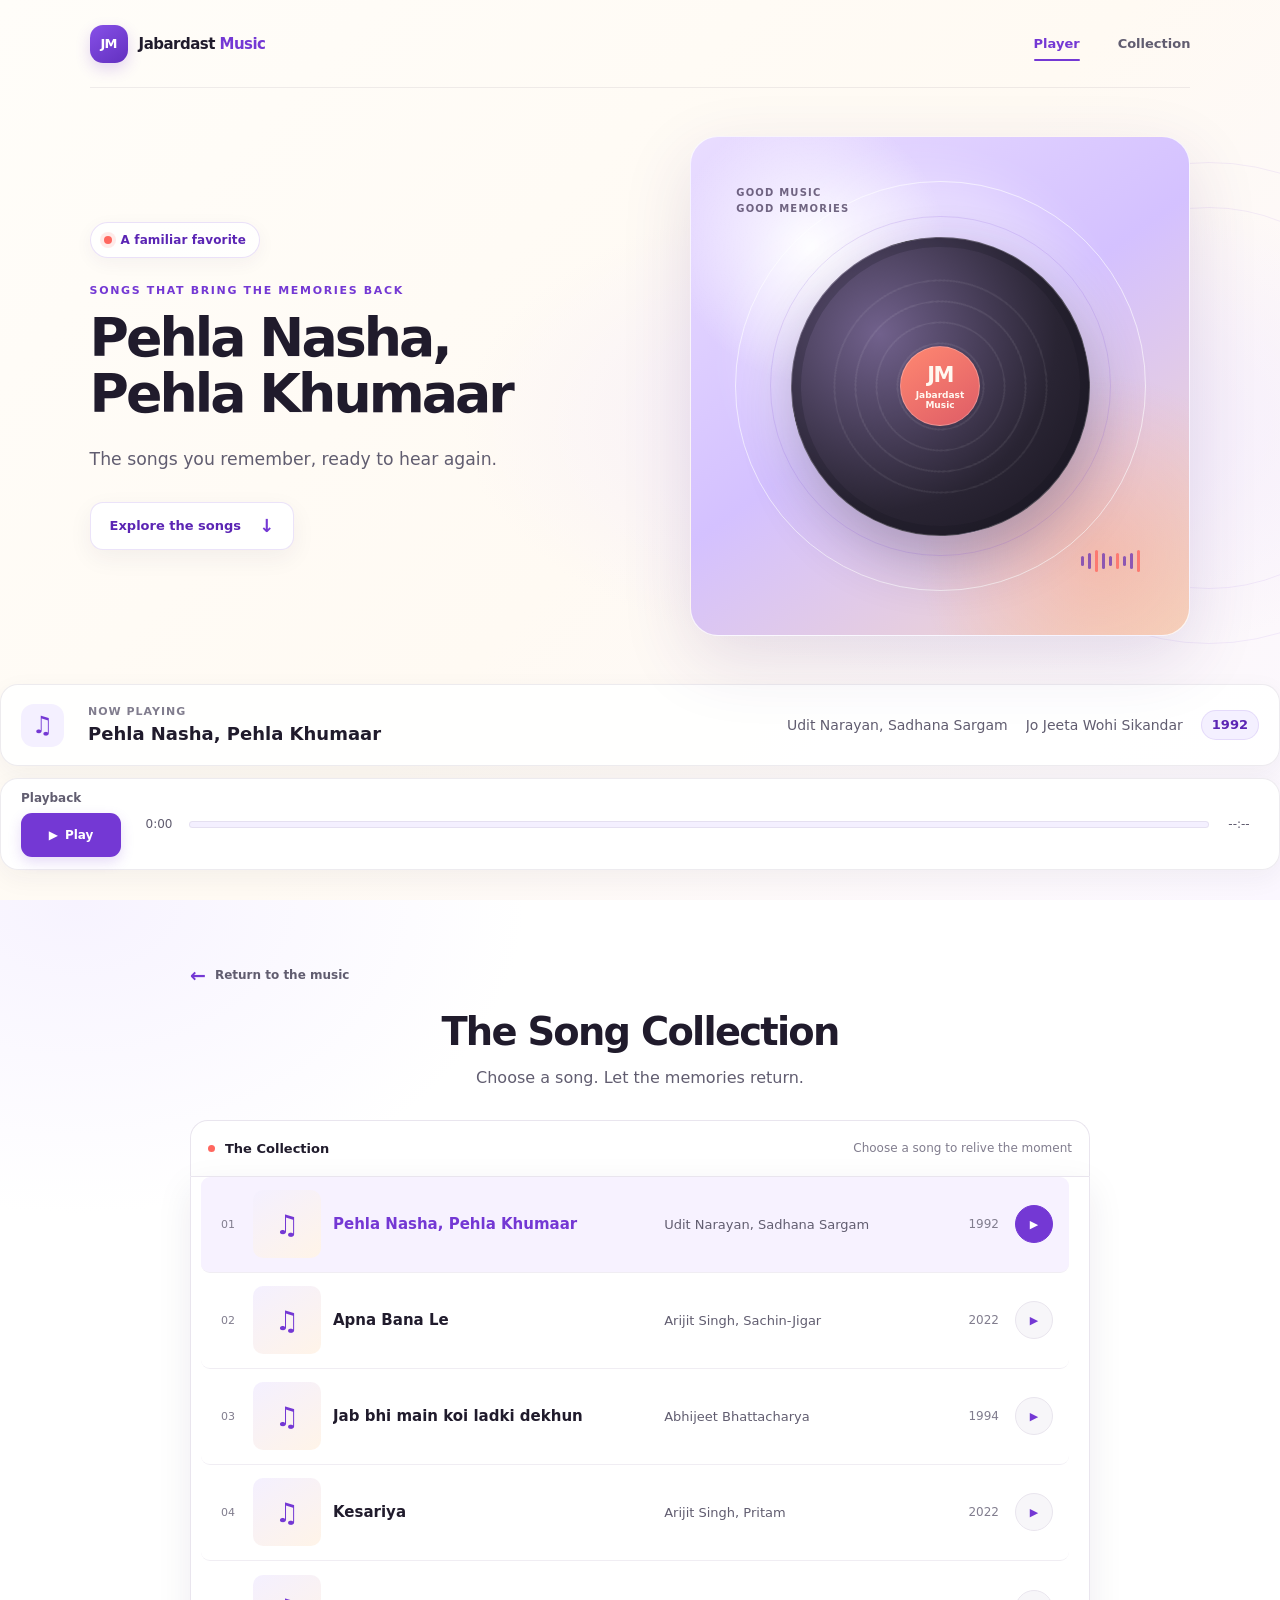
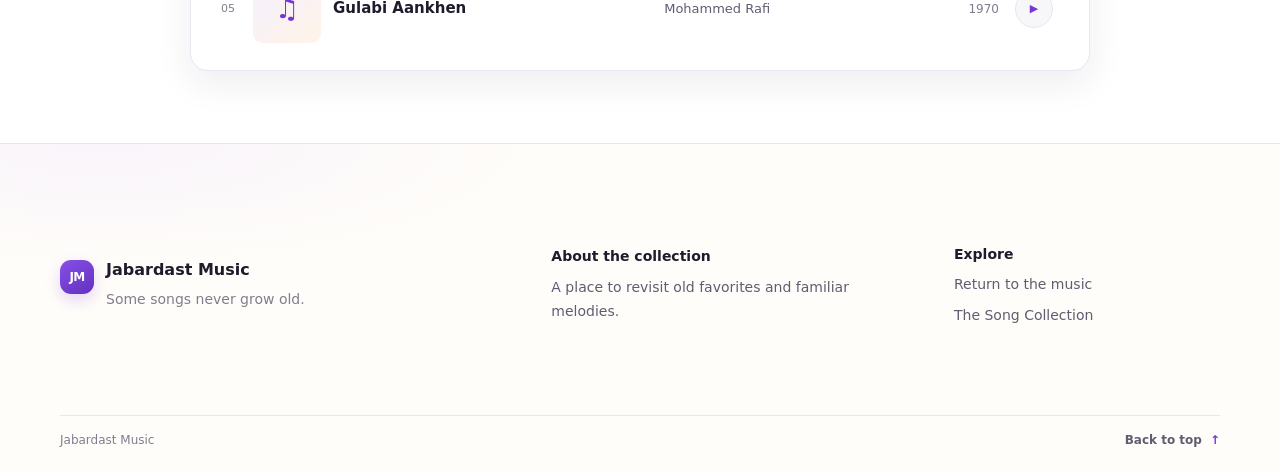
==== index.html @ b63495f3 "Deploying to gh-pages from @ java2786/jubradast-audio-player-multi-stack@f539d06c6350fb0ac1af74f98dc" ====
<!DOCTYPE html>
<html lang="en">

<head>
    <meta charset="UTF-8">
    <meta name="viewport" content="width=device-width, initial-scale=1.0">
    <title>JM | Jabardast Music</title>
    <!-- <link rel="preconnect" href="https://www.youtube.com">
   <link rel="preconnect" href="https://s.ytimg.com"> -->
    <link rel="stylesheet" href="style.css" />

</head>

<body>
    <section class="hero-section player-card" id="player" aria-labelledby="now-playing">
        <header class="site-header">
            <a class="brand" href="#player" aria-label="Jabardast Music home">
                <span class="brand-mark" aria-hidden="true">JM</span>
                <span>Jabardast <strong>Music</strong></span>
            </a>
            <nav aria-label="Main navigation">
                <a class="nav-link nav-link-active" href="#player">Player</a>
                <a class="nav-link" href="#playlist">Collection</a>
            </nav>
        </header>

        <main class="hero-main">
            <div class="hero-copy">
                <div class="player-header">
                    <span class="live-dot" aria-hidden="true"></span>
                    <span id="station-label">A familiar favorite</span>
                </div>

                <p class="hero-kicker">Songs that bring the memories back</p>
                <h1 id="now-playing"><strong id="current-song">Back to the songs we love</strong></h1>
                <p class="hero-description">The songs you remember, ready to hear again.</p>
                <a class="hero-link" href="#playlist">
                    Explore the songs <span aria-hidden="true">↓</span>
                </a>
            </div>

            <div class="visual-canvas" aria-hidden="true">
                <div class="visual-glow"></div>
                <div class="vinyl-record">
                    <div class="vinyl-label"><span>JM</span><span>Jabardast Music</span></div>
                </div>
                <div class="visual-caption">
                    <span>GOOD MUSIC</span>
                    <span>GOOD MEMORIES</span>
                </div>
                <div class="sound-bars">
                    <i></i><i></i><i></i><i></i><i></i><i></i><i></i><i></i><i></i>
                </div>
                <iframe id="main-player" width="336" height="189"
                    src="https://www.youtube.com/embed/SBfPs-PMGTA?enablejsapi=1"
                    title="YouTube music player"
                    frameborder="0"
                    allow="accelerometer; autoplay; clipboard-write; encrypted-media; gyroscope; picture-in-picture; web-share"
                    referrerpolicy="strict-origin-when-cross-origin"
                    allowfullscreen></iframe>
            </div>
        </main>

        <div class="hero-bottom">
            <div class="track-strip">
                <span class="track-strip-mark" aria-hidden="true">♫</span>
                <div>
                    <span class="track-strip-label">Now playing</span>
                    <span id="track-strip-title" class="track-strip-station">Track details unavailable</span>
                </div>
                <div id="track-strip-metadata" class="track-strip-note" aria-label="Track metadata">
                    <span id="track-strip-artist" class="track-metadata-artist">Artist unavailable</span>
                    <span id="track-strip-album" class="track-metadata-album">Album unavailable</span>
                    <span id="track-strip-year" class="track-metadata-year">Year unavailable</span>
                </div>
            </div>

            <div class="controls-group" aria-label="Playback controls">
                <span class="controls-caption">Playback</span>
                <div class="controls-buttons">
                    <button id="playback-toggle" class="control-button control-play" type="button"
                        aria-label="Play" onclick="togglePlayback()">
                        <span id="playback-icon" aria-hidden="true">&#9654;</span>
                        <span id="playback-label">Play</span>
                    </button>
                    <!-- <button id="change-song" class="control-button control-change" type="button"
                        aria-label="Change song" onclick="changeSong()">
                        <span id="change-song-icon" aria-hidden="true">&#9197;</span>
                        <span id="change-song-label">Change Song</span>
                    </button> -->
                </div>
                <div class="playback-timeline">
                    <span id="playback-current-time" class="playback-time">0:00</span>
                    <div id="playback-progress" class="playback-progress" role="progressbar"
                        aria-label="Playback progress" aria-valuemin="0" aria-valuemax="100" aria-valuenow="0"
                        aria-valuetext="Playback time 0:00; duration unavailable">
                        <span id="playback-progress-fill" class="playback-progress-fill"></span>
                    </div>
                    <span id="playback-duration" class="playback-time">--:--</span>
                </div>
            </div>
        </div>
    </section>

    <section class="playlist-section" id="playlist" aria-labelledby="playlist-heading">
        <div class="playlist-inner">
            <a class="back-link" href="#player"><span aria-hidden="true">←</span> Return to the music</a>
            <div class="playlist-heading">
                <h2 id="playlist-heading">The Song Collection</h2>
                <p>Choose a song. Let the memories return.</p>
            </div>

            <div class="playlist-toolbar">
                <div>
                    <span class="playlist-station-dot" aria-hidden="true"></span>
                    <span class="playlist-station">The Collection</span>
                </div>
                <span class="playlist-hint">Choose a song to relive the moment</span>
            </div>
            <div class="playlist-frame">
                <ul id="songs-list" aria-label="Songs"></ul>
            </div>
        </div>
    </section>

    <footer class="site-footer">
        <div class="footer-inner">
            <div class="footer-brand">
                <span class="brand-mark" aria-hidden="true">JM</span>
                <div>
                    <strong>Jabardast Music</strong>
                    <p>Some songs never grow old.</p>
                </div>
            </div>
            <div class="footer-about">
                <h2>About the collection</h2>
                <p>A place to revisit old favorites and familiar melodies.</p>
            </div>
            <nav class="footer-navigation" aria-label="Footer navigation">
                <h2>Explore</h2>
                <a href="#player">Return to the music</a>
                <a href="#playlist">The Song Collection</a>
            </nav>
            <div class="footer-bottom">
                <span>Jabardast Music</span>
                <a class="footer-top-link" href="#player">Back to top <span aria-hidden="true">↑</span></a>
            </div>
        </div>
    </footer>

    <script src="songs.js"></script>
    <script src="script.js"></script>
</body>

</html>
---- style.css ----
:root {
    color-scheme: light;
    --color-background: #fffdf9;
    --color-surface: #ffffff;
    --color-surface-soft: #f4f0ff;
    --color-surface-warm: #fff4e8;
    --color-text: #201b2c;
    --color-text-secondary: #615d70;
    --color-text-muted: #817d8e;
    --color-primary: #7438d4;
    --color-primary-dark: #5b25b4;
    --color-coral: #ff675f;
    --color-orange: #ffad54;
    --color-blue: #5a82e8;
    --color-teal: #42b7a3;
    --color-border: #e9e5ee;
    --shadow-soft: 0 12px 36px rgba(38, 25, 62, 0.08);
    --shadow-card: 0 24px 70px rgba(75, 42, 125, 0.14);
    --radius-small: 10px;
    --radius-medium: 18px;
    --radius-large: 28px;
    --page-width: 1160px;
    font-family: Inter, ui-sans-serif, system-ui, -apple-system, BlinkMacSystemFont, "Segoe UI", sans-serif;
    font-synthesis: none;
    text-rendering: optimizeLegibility;
    -webkit-font-smoothing: antialiased;
    -moz-osx-font-smoothing: grayscale;
}

* {
    box-sizing: border-box;
}

html {
    min-width: 320px;
    scroll-behavior: smooth;
    scroll-padding-top: 20px;
}

body {
    min-width: 320px;
    margin: 0;
    color: var(--color-text);
    background:
        radial-gradient(ellipse at 86% 5%, rgba(255, 220, 191, 0.26), transparent 28rem),
        var(--color-background);
}

button,
a {
    font: inherit;
}

a {
    color: inherit;
}

a:focus-visible,
button:focus-visible {
    outline: 3px solid rgba(116, 56, 212, 0.42);
    outline-offset: 4px;
}

.hero-section {
    --hero-inline-padding: clamp(24px, 7vw, 104px);
    position: relative;
    isolation: isolate;
    display: flex;
    min-height: 100vh;
    min-height: 100svh;
    flex-direction: column;
    overflow: visible;
    overflow-x: clip;
    padding: 0 var(--hero-inline-padding) 30px;
    background:
        radial-gradient(ellipse at 76% 47%, rgba(237, 226, 255, 0.72), transparent 32rem),
        linear-gradient(135deg, #fffdf9 0%, #fffaf3 52%, #fbf7ff 100%);
}

.hero-section::before,
.hero-section::after {
    position: absolute;
    z-index: -1;
    border: 1px solid rgba(116, 56, 212, 0.08);
    border-radius: 50%;
    content: "";
    pointer-events: none;
}

.hero-section::before {
    top: 18%;
    right: -170px;
    width: 480px;
    height: 480px;
}

.hero-section::after {
    top: 23%;
    right: -120px;
    width: 380px;
    height: 380px;
}

.site-header {
    display: flex;
    width: min(100%, var(--page-width));
    min-height: 88px;
    align-items: center;
    justify-content: space-between;
    margin: 0 auto;
    border-bottom: 1px solid rgba(50, 38, 68, 0.08);
}

.brand,
.footer-brand {
    display: inline-flex;
    align-items: center;
    gap: 11px;
    text-decoration: none;
}

.brand {
    font-size: 15px;
    font-weight: 650;
    letter-spacing: -0.035em;
}

.brand strong {
    color: var(--color-primary);
}

.brand-mark {
    display: inline-grid;
    width: 38px;
    height: 38px;
    flex: 0 0 auto;
    place-items: center;
    border-radius: 13px;
    color: #fff;
    background: linear-gradient(145deg, #8750e8, #6230bf);
    box-shadow: 0 6px 15px rgba(116, 56, 212, 0.2);
    font-size: 13px;
    font-weight: 800;
    letter-spacing: -0.06em;
}

.site-header nav {
    display: flex;
    align-items: center;
    gap: clamp(18px, 3vw, 38px);
}

.nav-link {
    position: relative;
    padding: 12px 0;
    color: var(--color-text-secondary);
    font-size: 13px;
    font-weight: 600;
    text-decoration: none;
    transition: color 160ms ease;
}

.nav-link:hover,
.nav-link-active {
    color: var(--color-primary);
}

.nav-link-active::after {
    position: absolute;
    right: 0;
    bottom: 2px;
    left: 0;
    height: 2px;
    border-radius: 2px;
    background: var(--color-primary);
    content: "";
}

.hero-main {
    display: grid;
    width: min(100%, var(--page-width));
    flex: 1 1 auto;
    grid-template-columns: minmax(0, 0.95fr) minmax(340px, 1.05fr);
    align-items: center;
    gap: clamp(42px, 7vw, 96px);
    margin: 0 auto;
    padding: 32px 0;
}

.hero-copy {
    min-width: 0;
    padding: 14px 0;
}

.player-header {
    display: inline-flex;
    min-height: 36px;
    align-items: center;
    gap: 9px;
    padding: 7px 13px;
    border: 1px solid rgba(116, 56, 212, 0.15);
    border-radius: 999px;
    color: var(--color-primary-dark);
    background: rgba(255, 255, 255, 0.8);
    box-shadow: 0 5px 18px rgba(65, 43, 98, 0.05);
    font-size: 12px;
    font-weight: 700;
    letter-spacing: 0.01em;
}

.live-dot,
.playlist-station-dot {
    width: 8px;
    height: 8px;
    flex: 0 0 auto;
    border-radius: 50%;
    background: var(--color-coral);
    box-shadow: 0 0 0 4px rgba(255, 103, 95, 0.13);
}

.hero-kicker,
.section-kicker {
    margin: 26px 0 13px;
    color: var(--color-primary);
    font-size: 11px;
    font-weight: 800;
    letter-spacing: 0.15em;
    text-transform: uppercase;
}

#now-playing {
    max-width: 620px;
    margin: 0;
    color: var(--color-text);
    font-size: clamp(44px, 4.2vw, 68px);
    font-weight: 780;
    letter-spacing: -0.055em;
    line-height: 1.04;
    overflow-wrap: anywhere;
}

#now-playing strong {
    font-weight: inherit;
}

.hero-description {
    max-width: 410px;
    margin: 23px 0 0;
    color: var(--color-text-secondary);
    font-size: clamp(16px, 1.35vw, 18px);
    line-height: 1.7;
}

.hero-link {
    display: inline-flex;
    min-height: 48px;
    align-items: center;
    gap: 18px;
    margin-top: 27px;
    padding: 0 19px;
    border: 1px solid rgba(116, 56, 212, 0.14);
    border-radius: 13px;
    color: var(--color-primary-dark);
    background: #fff;
    box-shadow: 0 8px 24px rgba(47, 33, 75, 0.06);
    font-size: 13px;
    font-weight: 700;
    text-decoration: none;
    transition: transform 160ms ease, box-shadow 160ms ease, background 160ms ease;
}

.hero-link span {
    color: var(--color-primary);
    font-size: 18px;
}

.hero-link:hover {
    transform: translateY(-2px);
    background: #fcfaff;
    box-shadow: var(--shadow-soft);
}

.visual-canvas {
    position: relative;
    display: grid;
    width: min(100%, 500px);
    aspect-ratio: 1;
    justify-self: end;
    place-items: center;
    overflow: hidden;
    border: 1px solid rgba(255, 255, 255, 0.8);
    border-radius: var(--radius-large);
    background:
        radial-gradient(circle at 24% 22%, rgba(255, 255, 255, 0.96), transparent 25%),
        radial-gradient(circle at 82% 84%, rgba(255, 160, 119, 0.42), transparent 31%),
        linear-gradient(145deg, #e9ddff 0%, #d4c1ff 48%, #f5d8c5 100%);
    box-shadow: var(--shadow-card);
}

.visual-canvas::before,
.visual-canvas::after {
    position: absolute;
    border: 1px solid rgba(255, 255, 255, 0.62);
    border-radius: 50%;
    content: "";
}

.visual-canvas::before {
    width: 82%;
    height: 82%;
}

.visual-canvas::after {
    width: 68%;
    height: 68%;
    border-color: rgba(116, 56, 212, 0.14);
}

.visual-glow {
    position: absolute;
    top: 8%;
    left: 12%;
    width: 68%;
    aspect-ratio: 1;
    border-radius: 50%;
    background: rgba(255, 255, 255, 0.32);
    filter: blur(24px);
}

.vinyl-record {
    position: relative;
    display: grid;
    width: 60%;
    aspect-ratio: 1;
    place-items: center;
    border: 1px solid rgba(255, 255, 255, 0.2);
    border-radius: 50%;
    background:
        radial-gradient(circle, transparent 0 20%, rgba(255, 255, 255, 0.08) 20.2% 20.8%, transparent 21% 30%, rgba(255, 255, 255, 0.08) 30.2% 30.7%, transparent 31% 40%, rgba(255, 255, 255, 0.08) 40.2% 40.8%, transparent 41% 50%, rgba(255, 255, 255, 0.07) 50.2% 50.8%, transparent 51%),
        radial-gradient(circle at 34% 28%, #71618c, #292433 61%, #17141e);
    box-shadow: 0 25px 55px rgba(49, 35, 68, 0.3), inset 0 0 0 9px rgba(18, 15, 25, 0.2);
    transform: rotate(-13deg);
}

.vinyl-record::after {
    position: absolute;
    z-index: 0;
    width: 14%;
    aspect-ratio: 1;
    border: 5px solid rgba(255, 255, 255, 0.12);
    border-radius: 50%;
    background: #f4a267;
    box-shadow: inset 0 0 0 2px rgba(89, 47, 104, 0.28);
    content: "";
}

.vinyl-label {
    position: relative;
    z-index: 1;
    display: flex;
    width: 27%;
    aspect-ratio: 1;
    flex-direction: column;
    align-items: center;
    justify-content: center;
    gap: 3px;
    border: 1px solid rgba(255, 255, 255, 0.25);
    border-radius: 50%;
    color: #fff8f0;
    background: linear-gradient(145deg, #ff8871, #de5c66);
    font-size: clamp(5px, 0.75vw, 9px);
    font-weight: 700;
    text-align: center;
    transform: rotate(13deg);
}

.vinyl-label span:first-child {
    font-size: clamp(12px, 2vw, 21px);
    font-weight: 850;
    letter-spacing: -0.08em;
}

.visual-caption {
    position: absolute;
    top: 10%;
    left: 9%;
    display: flex;
    flex-direction: column;
    gap: 5px;
    color: rgba(48, 34, 70, 0.68);
    font-size: clamp(8px, 0.85vw, 10px);
    font-weight: 800;
    letter-spacing: 0.12em;
}

.sound-bars {
    position: absolute;
    right: 10%;
    bottom: 12%;
    display: flex;
    height: 28px;
    align-items: center;
    gap: 4px;
}

.sound-bars i {
    width: 3px;
    height: 10px;
    border-radius: 3px;
    background: rgba(91, 37, 180, 0.67);
}

.sound-bars i:nth-child(3n) {
    height: 22px;
    background: rgba(255, 103, 95, 0.78);
}

.sound-bars i:nth-child(2n) {
    height: 16px;
}

.visual-canvas iframe {
    position: absolute;
    z-index: 2;
    top: 50%;
    left: 50%;
    max-width: 100%;
    border: 0;
    border-radius: 12px;
    transform: translate(-50%, -50%);
}

.hero-bottom {
    display: flex;
    width: calc(100% + var(--hero-inline-padding) + var(--hero-inline-padding));
    flex-direction: column;
    align-items: stretch;
    gap: 12px;
    margin-left: calc(0px - var(--hero-inline-padding));
}

.track-strip,
.controls-group {
    width: 100%;
    box-sizing: border-box;
    min-height: 82px;
    border: 1px solid rgba(58, 42, 78, 0.09);
    border-radius: var(--radius-medium);
    background: rgba(255, 255, 255, 0.88);
    box-shadow: 0 8px 26px rgba(48, 36, 68, 0.05);
}

.track-strip {
    display: flex;
    min-width: 0;
    align-items: center;
    justify-content: space-between;
    gap: 24px;
    padding: 14px 20px;
}

.track-strip-mark {
    display: grid;
    width: 43px;
    height: 43px;
    flex: 0 0 auto;
    place-items: center;
    border-radius: 13px;
    color: var(--color-primary);
    background: var(--color-surface-soft);
    font-size: 24px;
}

.track-strip > div:not(.track-strip-note) {
    display: grid;
    flex: 1 1 38%;
    min-width: 0;
    gap: 5px;
}

.track-strip-label {
    color: var(--color-text-muted);
    font-size: 11px;
    font-weight: 700;
    letter-spacing: 0.09em;
    text-transform: uppercase;
}

.track-strip-station {
    overflow: hidden;
    color: var(--color-text);
    font-size: 18px;
    font-weight: 750;
    line-height: 1.25;
    text-overflow: ellipsis;
    white-space: nowrap;
}

.track-strip-note {
    display: flex;
    flex: 0 1 auto;
    align-items: center;
    justify-content: flex-end;
    gap: 18px;
    min-width: 0;
    color: var(--color-text-secondary);
    font-size: 14px;
    font-weight: 500;
    line-height: 1.45;
    text-align: right;
}

.track-metadata-artist,
.track-metadata-album {
    min-width: 0;
    overflow: hidden;
    text-overflow: ellipsis;
    white-space: nowrap;
}

.track-metadata-year {
    flex: 0 0 auto;
    padding: 5px 10px;
    border: 1px solid rgba(116, 56, 212, 0.12);
    border-radius: 999px;
    color: var(--color-primary-dark);
    background: var(--color-surface-soft);
    font-size: 13px;
    font-weight: 650;
    white-space: nowrap;
}

.controls-group {
    position: sticky;
    top: 0;
    z-index: 50;
    background: rgba(255, 255, 255, 0.96);
    backdrop-filter: blur(12px);
    -webkit-backdrop-filter: blur(12px);
    display: grid;
    min-width: 0;
    grid-template-columns: auto minmax(0, 1fr);
    grid-template-areas:
        "caption timeline"
        "button timeline";
    align-items: center;
    gap: 8px 18px;
    padding: 12px 20px;
}

.controls-caption {
    grid-area: caption;
    color: var(--color-text-secondary);
    font-size: 12px;
    font-weight: 700;
    white-space: nowrap;
}

.controls-buttons {
    display: flex;
    grid-area: button;
    justify-content: flex-start;
    gap: 10px;
    align-items: center;
}

.control-button {
    display: inline-flex;
    min-width: 100px;
    min-height: 44px;
    align-items: center;
    justify-content: center;
    gap: 7px;
    padding: 0 13px;
    border: 1px solid transparent;
    border-radius: 11px;
    cursor: pointer;
    font-size: 12px;
    font-weight: 750;
    transition: transform 160ms ease, background 160ms ease, box-shadow 160ms ease;
}

.control-button:hover {
    transform: translateY(-1px);
}

.control-button:focus-visible {
    outline: 3px solid var(--color-primary);
    outline-offset: 3px;
}

.control-play {
    color: #fff;
    background: var(--color-primary);
    box-shadow: 0 5px 13px rgba(116, 56, 212, 0.18);
}

.control-play:hover {
    background: var(--color-primary-dark);
}

.control-change {
    color: var(--color-primary);
    background: var(--color-surface-soft);
    border: 1px solid var(--color-border);
    box-shadow: 0 4px 10px rgba(116, 56, 212, 0.08);
}

.control-change:hover {
    background: #ebe4ff;
    color: var(--color-primary-dark);
}

.playback-timeline {
    display: grid;
    min-width: 0;
    grid-area: timeline;
    grid-template-columns: 40px minmax(0, 1fr) 40px;
    align-items: center;
    gap: 10px;
}

.playback-time {
    color: var(--color-text-secondary);
    font-size: 12px;
    font-variant-numeric: tabular-nums;
    text-align: center;
    white-space: nowrap;
}

.playback-progress {
    height: 7px;
    overflow: hidden;
    border-radius: 999px;
    background: var(--color-surface-soft);
    box-shadow: inset 0 0 0 1px rgba(58, 42, 78, 0.08);
    pointer-events: none;
    user-select: none;
}

.playback-progress-fill {
    display: block;
    width: 0;
    height: 100%;
    border-radius: inherit;
    background: linear-gradient(90deg, var(--color-primary), #ff675f);
    transition: width 300ms linear;
}

.playlist-section {
    padding: 64px 24px 72px;
    background:
        radial-gradient(ellipse at 6% 0%, rgba(238, 230, 255, 0.48), transparent 28rem),
        #fff;
}

.playlist-inner {
    width: min(100%, 900px);
    margin: 0 auto;
}

.back-link {
    display: inline-flex;
    align-items: center;
    gap: 9px;
    color: var(--color-text-secondary);
    font-size: 12px;
    font-weight: 650;
    text-decoration: none;
    transition: color 160ms ease;
}

.back-link span {
    color: var(--color-primary);
    font-size: 19px;
}

.back-link:hover {
    color: var(--color-primary);
}

.playlist-heading {
    margin: 24px 0 28px;
    text-align: center;
}

.playlist-heading h2 {
    margin: 0;
    font-size: clamp(30px, 3vw, 40px);
    font-weight: 740;
    letter-spacing: -0.045em;
    line-height: 1.15;
}

.playlist-heading > p:last-child {
    margin: 11px 0 0;
    color: var(--color-text-secondary);
    font-size: 16px;
    line-height: 1.65;
}

.playlist-toolbar {
    display: flex;
    min-height: 56px;
    align-items: center;
    justify-content: space-between;
    gap: 16px;
    padding: 0 17px;
    border: 1px solid var(--color-border);
    border-bottom: 0;
    border-radius: var(--radius-medium) var(--radius-medium) 0 0;
    background: #fff;
}

.playlist-toolbar > div {
    display: flex;
    align-items: center;
    gap: 10px;
}

.playlist-station-dot {
    width: 7px;
    height: 7px;
    box-shadow: none;
}

.playlist-station {
    font-size: 13px;
    font-weight: 750;
}

.playlist-hint {
    color: var(--color-text-muted);
    font-size: 12px;
}

.playlist-frame {
    height: min(55vh, 560px);
    min-height: 280px;
    flex: 0 0 auto;
    overflow: hidden;
    border: 1px solid var(--color-border);
    border-radius: 0 0 var(--radius-medium) var(--radius-medium);
    background: #fff;
    box-shadow: var(--shadow-soft);
}

#songs-list {
    width: 100%;
    height: 100%;
    min-width: 0;
    min-height: 0;
    margin: 0;
    padding: 0 10px;
    overflow-x: hidden;
    overflow-y: auto;
    scrollbar-color: #b9a3dc #f3f0f7;
    scrollbar-gutter: stable;
    scrollbar-width: thin;
    list-style: none;
}

#songs-list::-webkit-scrollbar {
    width: 11px;
}

#songs-list::-webkit-scrollbar-track {
    border-radius: 10px;
    background: #f3f0f7;
}

#songs-list::-webkit-scrollbar-thumb {
    border: 3px solid #f3f0f7;
    border-radius: 10px;
    background: #b9a3dc;
}

#songs-list::-webkit-scrollbar-thumb:hover {
    background: #9070c4;
}

#songs-list li {
    min-width: 0;
    border-bottom: 1px solid #f0edf3;
}

#songs-list li:last-child {
    border-bottom: 0;
}

#songs-list .playlist-song {
    display: grid;
    min-height: 96px;
    grid-template-columns: minmax(0, 1.7fr) minmax(120px, 1fr) 64px 40px;
    align-items: center;
    gap: 16px;
    padding: 12px 14px;
    border-radius: 9px;
    transition: background 140ms ease;
}

#songs-list .playlist-song:hover {
    background: #faf8ff;
}

#songs-list .playlist-song-active {
    background: #f7f2ff;
}

.song-main {
    display: grid;
    min-width: 0;
    grid-template-columns: 26px 68px minmax(0, 1fr);
    align-items: center;
    gap: 12px;
}

.song-number {
    color: var(--color-text-muted);
    font-size: 11px;
    font-variant-numeric: tabular-nums;
    text-align: center;
}

.song-artwork-placeholder {
    display: grid;
    width: 68px;
    aspect-ratio: 1;
    place-items: center;
    border-radius: 10px;
    color: var(--color-primary);
    background: linear-gradient(145deg, #f4f0ff, #fff4e8);
    font-size: 27px;
}

.song-details {
    min-width: 0;
}

.song-title {
    display: block;
    width: 100%;
    overflow: hidden;
    padding: 0;
    border: 0;
    color: var(--color-text);
    background: none;
    cursor: pointer;
    font: inherit;
    font-size: 15px;
    font-weight: 700;
    line-height: 1.4;
    text-align: left;
    text-overflow: ellipsis;
    white-space: nowrap;
}

.playlist-song-active .song-title {
    color: var(--color-primary);
}

.song-title:hover {
    color: var(--color-primary-dark);
}

.song-title:focus-visible,
.song-play-button:focus-visible {
    outline: 2px solid var(--color-primary);
    outline-offset: 3px;
}

.song-artist {
    overflow: hidden;
    color: var(--color-text-secondary);
    font-size: 13px;
    text-overflow: ellipsis;
    white-space: nowrap;
}

.song-year {
    color: var(--color-text-muted);
    font-size: 12px;
    font-variant-numeric: tabular-nums;
    text-align: right;
    white-space: nowrap;
}

.song-play-button {
    display: grid;
    width: 38px;
    height: 38px;
    place-items: center;
    border: 1px solid var(--color-border);
    border-radius: 50%;
    color: var(--color-primary);
    background: #f7f6f9;
    cursor: pointer;
    font-size: 11px;
    transition: color 140ms ease, background 140ms ease, border-color 140ms ease;
}

.song-play-button:hover,
.playlist-song-active .song-play-button {
    border-color: var(--color-primary);
    color: #fff;
    background: var(--color-primary);
}

.site-footer {
    min-height: 328px;
    padding: 40px 24px 24px;
    border-top: 1px solid var(--color-border);
    background:
        radial-gradient(ellipse at 8% 0%, rgba(238, 230, 255, 0.36), transparent 28rem),
        #fffdf9;
}

.footer-inner {
    display: grid;
    width: min(100%, 1160px);
    min-height: 263px;
    grid-template-columns: minmax(0, 1.25fr) minmax(0, 1fr) minmax(150px, 0.75fr);
    grid-template-rows: minmax(0, 1fr) auto;
    align-items: start;
    gap: 28px 48px;
    margin: 0 auto;
}

.footer-brand {
    min-width: 0;
    gap: 12px;
    align-items: flex-start;
    align-self: center;
}

.footer-brand .brand-mark {
    width: 34px;
    height: 34px;
    border-radius: 11px;
    font-size: 12px;
}

.footer-brand strong {
    font-size: 16px;
    font-weight: 750;
}

.footer-brand p {
    max-width: 280px;
    margin: 9px 0 0;
    color: var(--color-text-muted);
    font-size: 14px;
    line-height: 1.65;
}

.footer-about,
.footer-navigation {
    min-width: 0;
    align-self: center;
}

.footer-about h2,
.footer-navigation h2 {
    margin: 2px 0 12px;
    color: var(--color-text);
    font-size: 14px;
    font-weight: 750;
}

.footer-about p {
    max-width: 300px;
    margin: 0;
    color: var(--color-text-secondary);
    font-size: 14px;
    line-height: 1.7;
}

.footer-navigation {
    display: grid;
    justify-items: start;
    gap: 10px;
}

.footer-navigation h2 {
    margin-bottom: 2px;
}

.footer-navigation a {
    color: var(--color-text-secondary);
    font-size: 14px;
    line-height: 1.5;
    text-decoration: none;
    transition: color 160ms ease;
}

.footer-navigation a:hover {
    color: var(--color-primary);
}

.footer-bottom {
    display: flex;
    grid-column: 1 / -1;
    align-items: center;
    justify-content: space-between;
    gap: 20px;
    padding-top: 17px;
    border-top: 1px solid var(--color-border);
    color: var(--color-text-muted);
    font-size: 12px;
}

.footer-top-link {
    display: inline-flex;
    align-items: center;
    gap: 8px;
    color: var(--color-text-secondary);
    font-size: 12px;
    font-weight: 650;
    text-decoration: none;
}

.footer-top-link span {
    color: var(--color-primary);
}

.footer-top-link:hover {
    color: var(--color-primary);
}

@media (max-width: 1023px) {
    .hero-section {
        --hero-inline-padding: clamp(24px, 5vw, 52px);
        padding-right: var(--hero-inline-padding);
        padding-left: var(--hero-inline-padding);
    }

    .site-header {
        min-height: 76px;
    }

    .hero-main {
        grid-template-columns: minmax(0, 0.95fr) minmax(280px, 1.05fr);
        gap: clamp(26px, 4vw, 50px);
    }

    #now-playing {
        font-size: clamp(40px, 5.4vw, 60px);
    }

    #songs-list .playlist-song {
        grid-template-columns: minmax(0, 1.5fr) minmax(100px, 1fr) 52px 38px;
        gap: 11px;
        padding-right: 10px;
        padding-left: 10px;
    }

    .song-main {
        grid-template-columns: 22px 58px minmax(0, 1fr);
        gap: 9px;
    }

    .song-artwork-placeholder {
        width: 58px;
    }

    .footer-inner {
        min-height: 263px;
        grid-template-columns: minmax(0, 1fr) minmax(0, 1fr);
        gap: 26px 36px;
    }
}

@media (max-width: 767px) {
    .hero-section {
        --hero-inline-padding: 20px;
        min-height: 0;
        padding: 0 var(--hero-inline-padding) 22px;
    }

    .site-header {
        min-height: 68px;
    }

    .brand {
        gap: 8px;
        font-size: 13px;
    }

    .brand-mark {
        width: 34px;
        height: 34px;
        border-radius: 11px;
    }

    .site-header nav {
        gap: 17px;
    }

    .nav-link {
        font-size: 11px;
    }

    .hero-main {
        grid-template-columns: minmax(0, 1fr);
        gap: 28px;
        padding: 35px 0 30px;
    }

    .hero-copy {
        padding: 0;
    }

    .hero-kicker {
        margin-top: 23px;
        font-size: 10px;
    }

    #now-playing {
        max-width: 100%;
        font-size: clamp(40px, 10vw, 60px);
    }

    .hero-description {
        max-width: 460px;
        margin-top: 15px;
        font-size: 14px;
    }

    .hero-link {
        min-height: 44px;
        margin-top: 19px;
    }

    .visual-canvas {
        width: min(100%, 430px);
        justify-self: center;
        border-radius: 23px;
    }

    .visual-caption {
        font-size: 9px;
    }

    .vinyl-label {
        font-size: 7px;
    }

    .vinyl-label span:first-child {
        font-size: 17px;
    }

    .hero-bottom {
        gap: 10px;
    }

    .track-strip {
        min-height: 68px;
        flex-wrap: wrap;
        gap: 8px 11px;
        padding: 11px 12px;
    }

    .track-strip-mark {
        width: 38px;
        height: 38px;
    }

    .track-strip > div {
        flex: 1 1 calc(100% - 50px);
    }

    .track-strip-note {
        flex: 1 1 100%;
        flex-wrap: wrap;
        justify-content: flex-start;
        gap: 6px 14px;
        padding-left: 49px;
        font-size: 14px;
        text-align: left;
    }

    .controls-group {
        min-width: 0;
        min-height: 82px;
        gap: 7px 12px;
        padding: 10px 12px;
    }

    .playback-timeline {
        grid-template-columns: 35px minmax(0, 1fr) 35px;
        gap: 7px;
    }

    .playlist-section {
        padding: 48px 20px 54px;
    }

    .playlist-heading {
        margin: 24px 0 25px;
    }

    .playlist-toolbar {
        min-height: 52px;
        padding: 0 13px;
    }

    .playlist-hint {
        font-size: 10px;
        text-align: right;
    }

    .playlist-frame {
        height: min(55vh, 520px);
        min-height: 280px;
    }

    #songs-list {
        padding-right: 5px;
        padding-left: 6px;
    }

    #songs-list .playlist-song {
        min-height: 84px;
        grid-template-columns: minmax(0, 1fr) 48px 36px;
        grid-template-areas:
            "main year play"
            "artist year play";
        gap: 5px 9px;
        padding: 9px 8px;
    }

    .song-main {
        grid-area: main;
        grid-template-columns: 20px 48px minmax(0, 1fr);
        gap: 7px;
    }

    .song-artwork-placeholder {
        width: 48px;
        border-radius: 8px;
        font-size: 22px;
    }

    .song-title {
        font-size: 13px;
    }

    .song-artist {
        grid-area: artist;
        padding-left: 82px;
        font-size: 11px;
    }

    .song-year {
        grid-area: year;
        font-size: 11px;
    }

    .song-play-button {
        width: 34px;
        height: 34px;
        grid-area: play;
    }

    .site-footer {
        min-height: 0;
        padding: 34px 20px 20px;
    }

    .footer-inner {
        min-height: 0;
        grid-template-columns: minmax(0, 1fr);
        grid-template-rows: auto;
        gap: 24px;
    }

    .footer-bottom {
        grid-column: 1;
    }
}

@media (max-width: 380px) {
    .hero-section {
        --hero-inline-padding: 16px;
        padding-right: var(--hero-inline-padding);
        padding-left: var(--hero-inline-padding);
    }

    .site-header nav {
        gap: 12px;
    }

    .brand {
        font-size: 12px;
    }

    .hero-main {
        gap: 23px;
        padding-top: 29px;
    }

    #now-playing {
        font-size: clamp(37px, 10.5vw, 44px);
    }

    .track-strip {
        gap: 10px;
        padding-right: 10px;
        padding-left: 10px;
    }

    .controls-caption {
        font-size: 10px;
    }

    .control-button {
        min-height: 42px;
        gap: 5px;
        padding: 0 10px;
        font-size: 11px;
    }

    .playback-timeline {
        grid-template-columns: 35px minmax(60px, 1fr) 35px;
        gap: 7px;
    }

    .playlist-section {
        padding-right: 16px;
        padding-left: 16px;
    }
}

@media (prefers-reduced-motion: reduce) {
    *,
    *::before,
    *::after {
        scroll-behavior: auto !important;
        transition-duration: 0.01ms !important;
    }
}
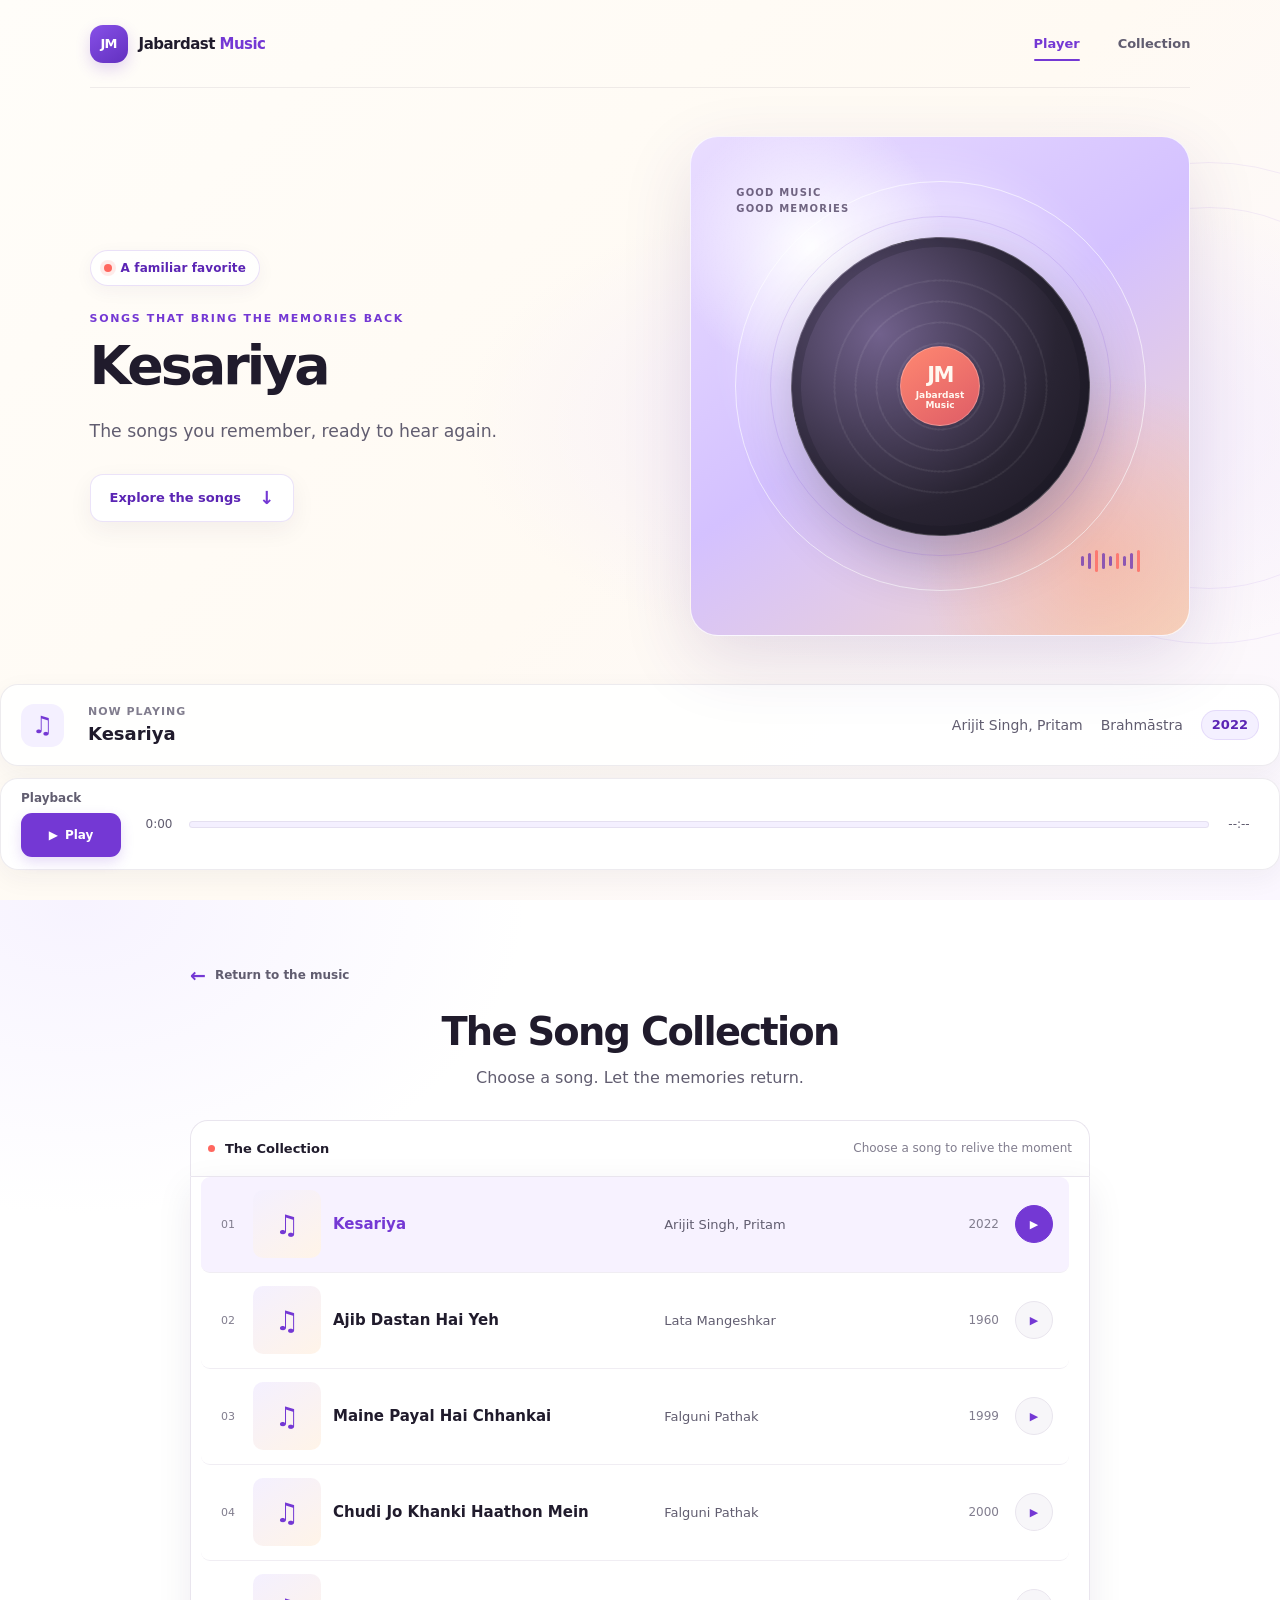
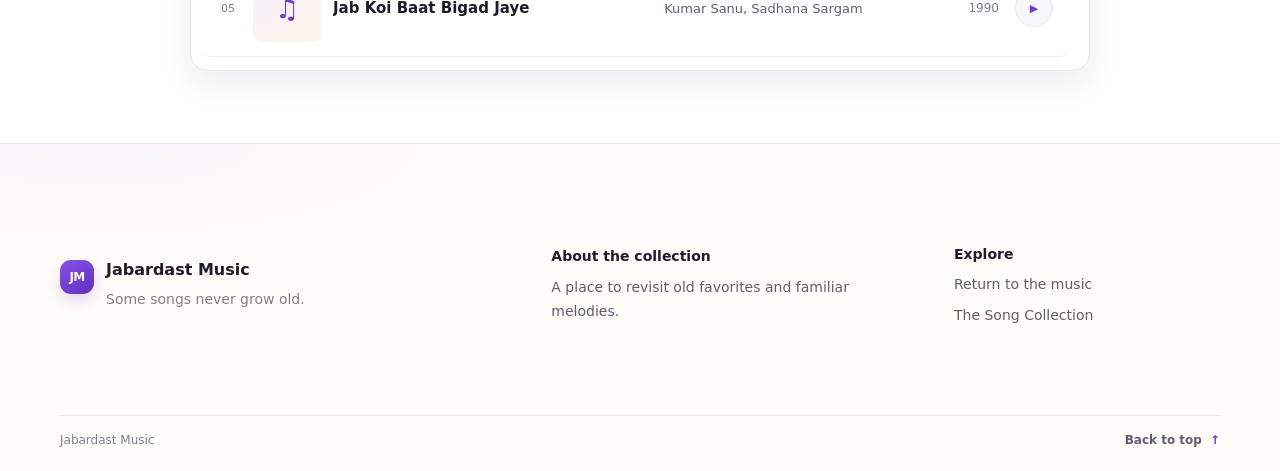
==== commit c950b180: "Deploying to gh-pages from @ java2786/jubradast-audio-player-multi-stack@8524413dd879d232ce4532bef01" ====
--- a/index.html
+++ b/index.html
@@ -51,13 +51,25 @@
                 <div class="sound-bars">
                     <i></i><i></i><i></i><i></i><i></i><i></i><i></i><i></i><i></i>
                 </div>
-                <iframe id="main-player" width="336" height="189"
+                <!-- <iframe id="main-player" width="336" height="189"
                     src="https://www.youtube.com/embed/SBfPs-PMGTA?enablejsapi=1"
                     title="YouTube music player"
                     frameborder="0"
                     allow="accelerometer; autoplay; clipboard-write; encrypted-media; gyroscope; picture-in-picture; web-share"
                     referrerpolicy="strict-origin-when-cross-origin"
-                    allowfullscreen></iframe>
+                    allowfullscreen></iframe> -->
+                <!-- <iframe id="main-player" width="336" height="189"
+                    src="https://www.youtube.com/embed/SBfPs-PMGTA?enablejsapi=1&autoplay=1&modestbranding=1&rel=0&iv_load_policy=3"
+                    title="YouTube music player"
+                    frameborder="0"
+                    allow="accelerometer; autoplay; clipboard-write; encrypted-media; gyroscope; picture-in-picture; web-share"
+                    referrerpolicy="strict-origin-when-cross-origin"
+                    allowfullscreen></iframe> -->
+                <iframe id="main-player" width="336" height="189"
+                    src="https://www.youtube-nocookie.com/embed/SBfPs-PMGTA?enablejsapi=1&autoplay=1&modestbranding=1&rel=0&iv_load_policy=3&playsinline=1"
+                    title="YouTube music player" frameborder="0"
+                    allow="accelerometer; autoplay; clipboard-write; encrypted-media; gyroscope; picture-in-picture; web-share"
+                    referrerpolicy="strict-origin-when-cross-origin" allowfullscreen></iframe>
             </div>
         </main>
 
@@ -78,8 +90,8 @@
             <div class="controls-group" aria-label="Playback controls">
                 <span class="controls-caption">Playback</span>
                 <div class="controls-buttons">
-                    <button id="playback-toggle" class="control-button control-play" type="button"
-                        aria-label="Play" onclick="togglePlayback()">
+                    <button id="playback-toggle" class="control-button control-play" type="button" aria-label="Play"
+                        onclick="togglePlayback()">
                         <span id="playback-icon" aria-hidden="true">&#9654;</span>
                         <span id="playback-label">Play</span>
                     </button>
